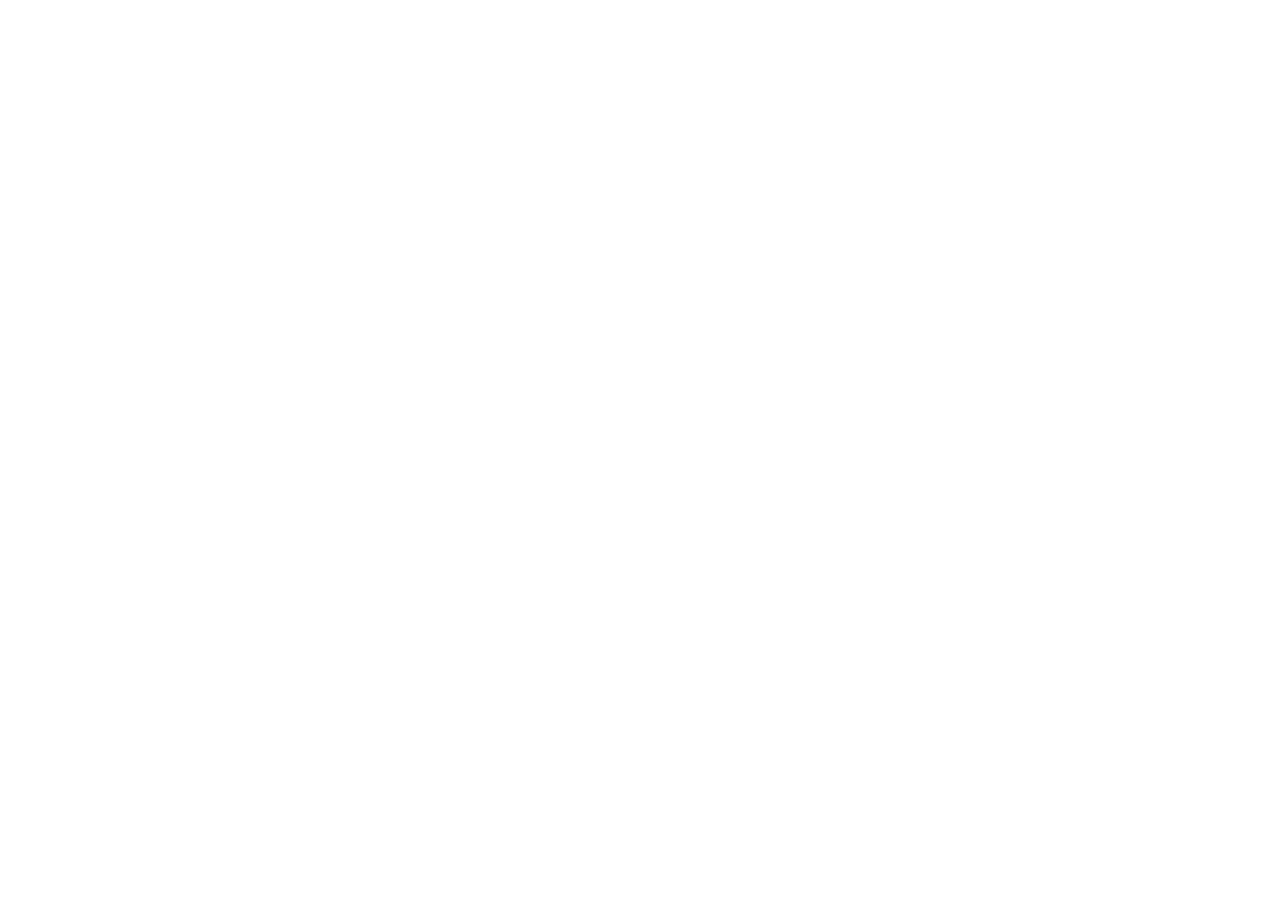
==== index.html @ 1fc3036c "Add files via upload" ====
<!DOCTYPE html>
<html lang="es">
<head>
    <meta charset="UTF-8">
    <meta name="viewport" content="width=device-width, initial-scale=1.0">
    <title>Modulos 01</title>
</head>
    <body>
        
    </body>
</html>
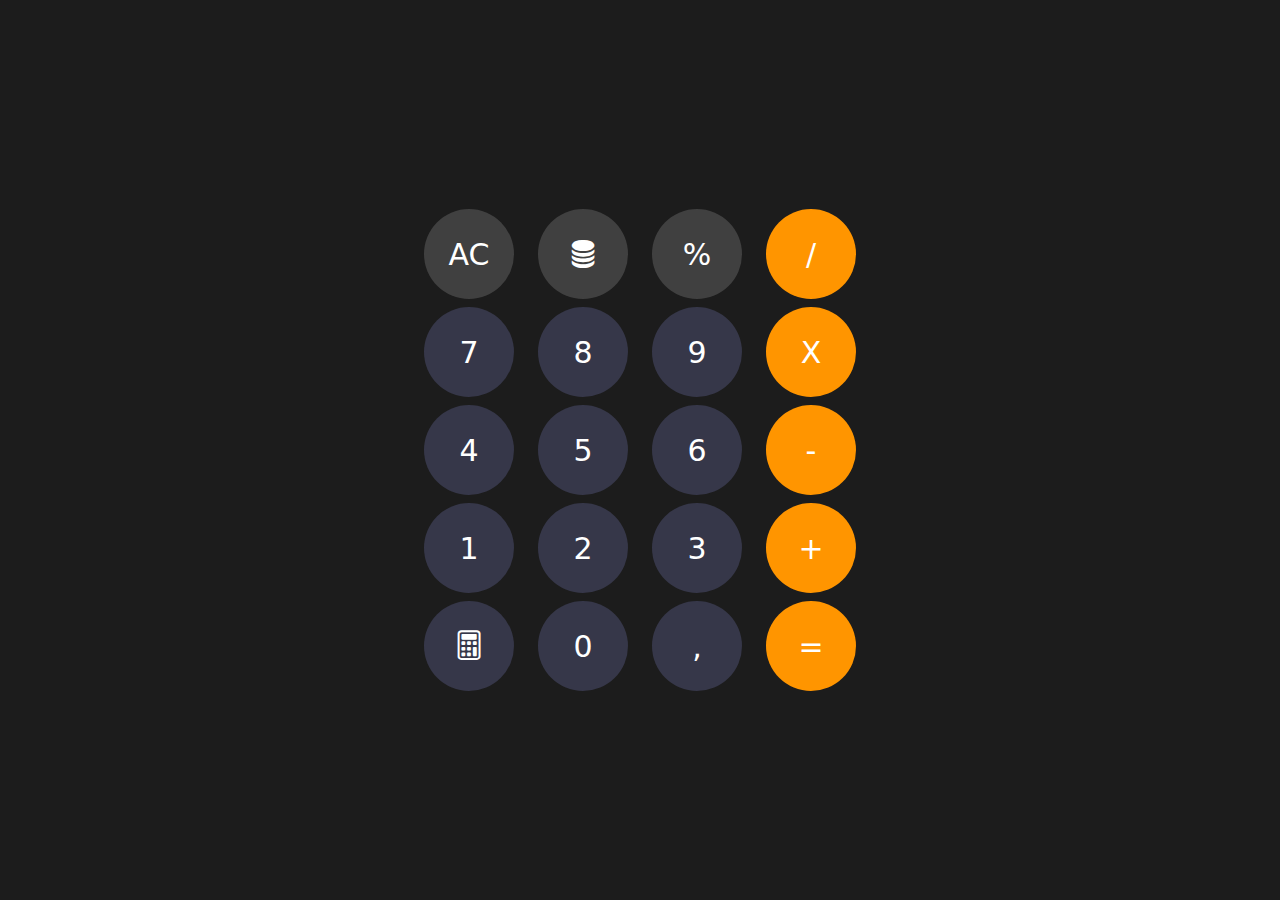
==== commit 8f5569e5: "Division de las funciones en modulos" ====
--- a/index.html
+++ b/index.html
@@ -1,11 +1,102 @@
 <!DOCTYPE html>
-<html lang="es">
+<html lang="en">
 <head>
     <meta charset="UTF-8">
     <meta name="viewport" content="width=device-width, initial-scale=1.0">
-    <title>Modulos 01</title>
+    <link href="https://cdn.jsdelivr.net/npm/bootstrap@5.3.3/dist/css/bootstrap.min.css" rel="stylesheet" integrity="sha384-QWTKZyjpPEjISv5WaRU9OFeRpok6YctnYmDr5pNlyT2bRjXh0JMhjY6hW+ALEwIH" crossorigin="anonymous">
+    <link rel="stylesheet" href="https://cdn.jsdelivr.net/npm/bootstrap-icons@1.11.3/font/bootstrap-icons.min.css">
+    <link rel="stylesheet" href="misEstilos.css">
+    <title>Pruebas</title>
 </head>
-    <body>
+<body>
+
+    <div class="container text-center "> 
         
-    </body>
+        <div class="row row-cols-auto justify-content-center">
+            <div class="col">
+               <h2 id="numerosOperaciones"></h2>
+            </div>
+        </div>
+        <div class="row m-2 row-cols-auto justify-content-center">
+            <div class="col">  
+                <button value="AC" class="operacionalesCalculo">AC</button>
+            </div>
+            <div class="col">
+                <button class="operacionalesCalculo"><i class="bi bi-database-fill"></i></button>
+            </div>
+            <div class="col">
+                <button value="%" class="operacionalesCalculo">%</button>
+            </div>
+            <div class="col">
+                <button value="/" class="calculoSigno">/</button>
+            </div>
+        </div>
+        <div class="row m-2 row-cols-auto justify-content-center">
+            <div class="col">
+                <button value="7">7</button>
+            </div>
+            <div class="col">
+                <button value="8">8</button>
+            </div>
+            <div class="col">
+                <button value="9">9</button>
+            </div>
+            <div class="col">
+                <button value="x" class="calculoSigno">X</button>
+            </div>
+        </div>
+        <div class="row m-2 row-cols-auto justify-content-center">
+            <div class="col">
+                <button value="4">4</button>
+            </div>
+            <div class="col">
+                <button value="5">5</button>
+            </div>
+            <div class="col">
+                <button value="6">6</button>
+            </div>
+            <div class="col">
+                <button value="-" class="calculoSigno">-</button>
+            </div>
+        </div>
+        <div class="row m-2 row-cols-auto justify-content-center">
+            <div class="col">
+                <button value="1">1</button>
+            </div>
+            <div class="col">
+                <button value="2">2</button>
+            </div>
+            <div class="col">
+                <button value="3">3</button>
+            </div>
+            <div class="col">
+                <button value="+" class="calculoSigno">+</button>
+            </div>
+        </div>
+        <div class="row m-2 row-cols-auto justify-content-center">
+            <div class="col">
+                <button><i class="bi bi-calculator"></i></button>
+            </div>
+            <div class="col">
+                <button value="0">0</button>
+            </div>
+            <div class="col">
+                <button value=",">,</button>
+            </div>
+            <div class="col">
+                <button value="=" class="calculoSigno" onclick="pruebaValores()">=</button>
+            </div>
+        </div>
+        <div class="row m-2 row-cols-auto justify-content-center"></div>
+
+        </div>
+
+    </div>
+
+
+
+    <script src="https://cdn.jsdelivr.net/npm/bootstrap@5.3.3/dist/js/bootstrap.bundle.min.js" integrity="sha384-YvpcrYf0tY3lHB60NNkmXc5s9fDVZLESaAA55NDzOxhy9GkcIdslK1eN7N6jIeHz" crossorigin="anonymous"></script>
+   <script src="main.js" type="module"></script>
+
+</body>
 </html>--- a/misEstilos.css
+++ b/misEstilos.css
@@ -0,0 +1,36 @@
+body{
+    min-height: 100vh;
+    background-color: #1C1C1C;
+    display: grid;
+    place-items: center;
+    color: white;
+}
+
+
+button{
+    width: 90px;
+    height: 40px;
+    border-radius:50px;
+    height:90px;
+    color: white;
+    background-color: #363749;
+    border: 0;
+    justify-content: center;
+    align-items: center;
+    cursor: pointer;
+    font-size: 30px;
+  
+}
+
+button:active{
+    background-color: rgba(212, 212, 210, 0.2);
+}
+
+button.operacionalesCalculo{
+    background-color: rgba(212, 212, 210, 0.2);
+
+}
+
+button.calculoSigno{
+    background-color: #FF9500;
+}